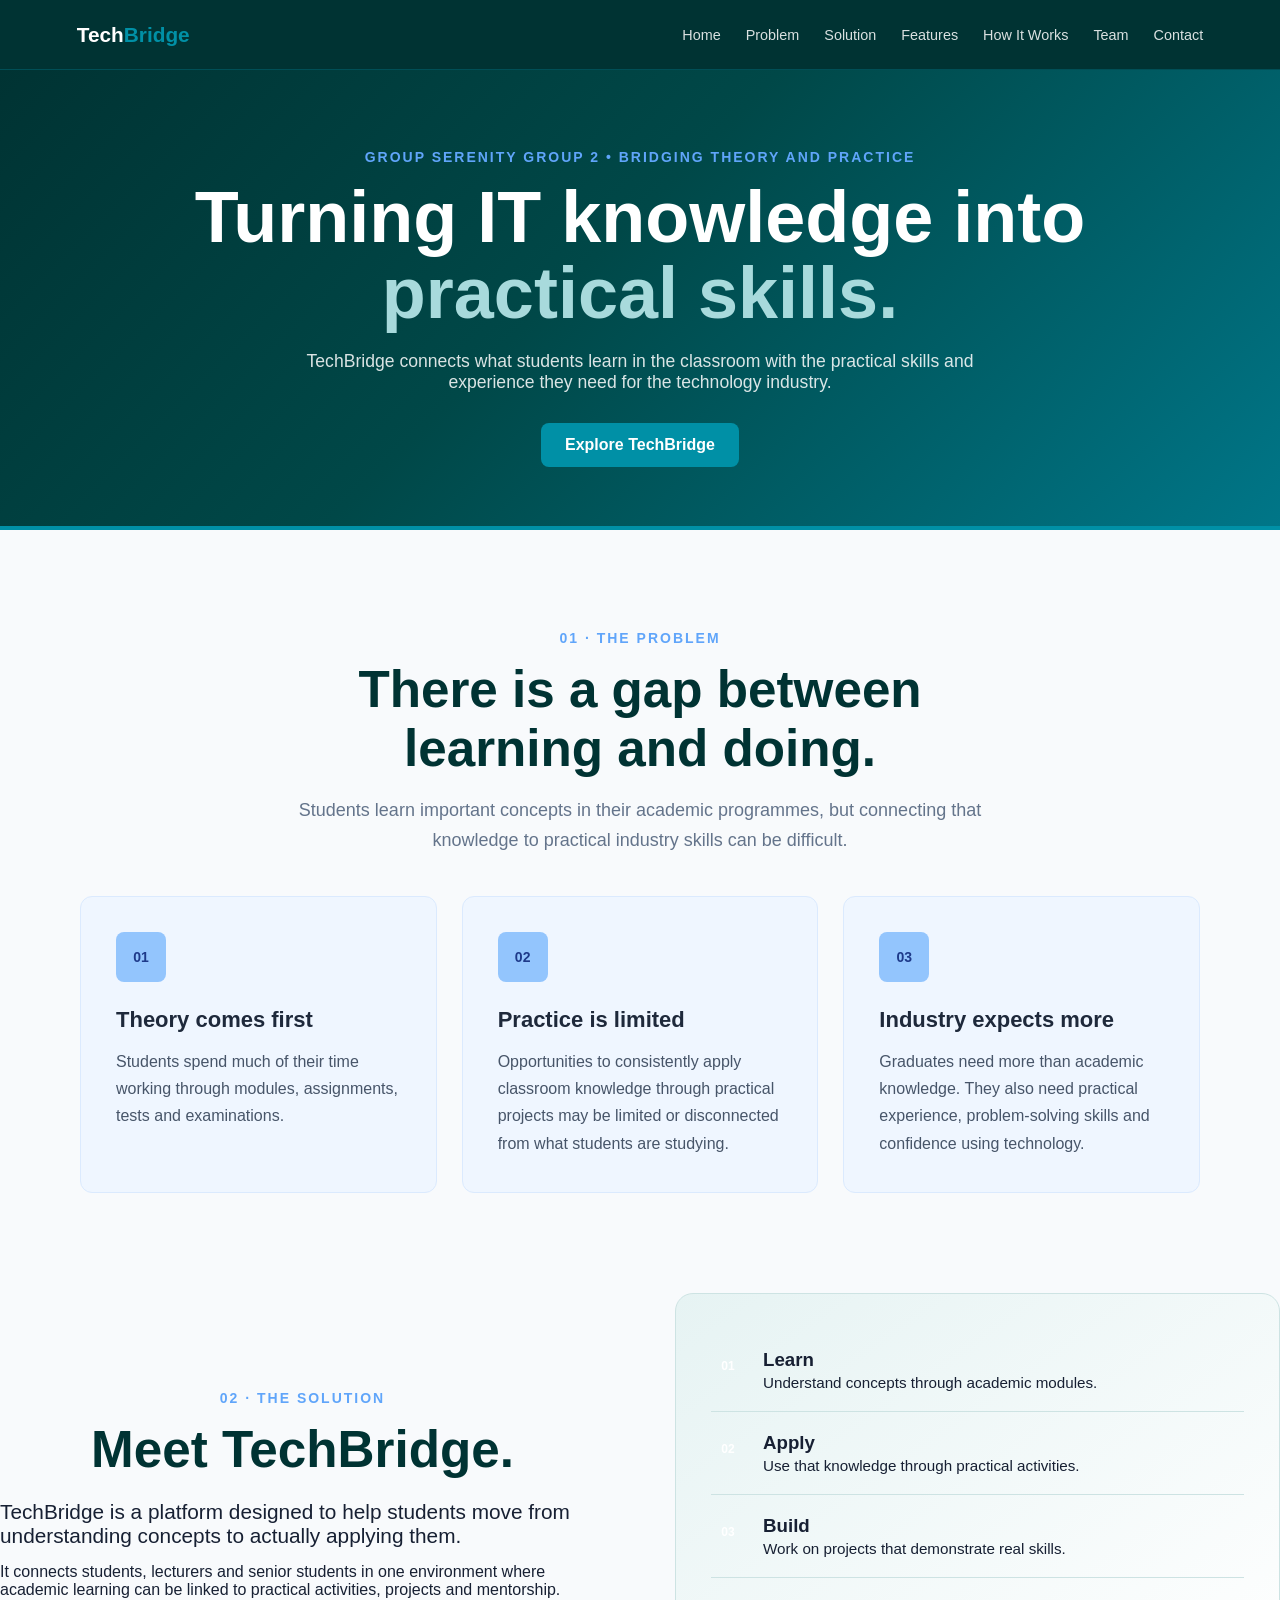
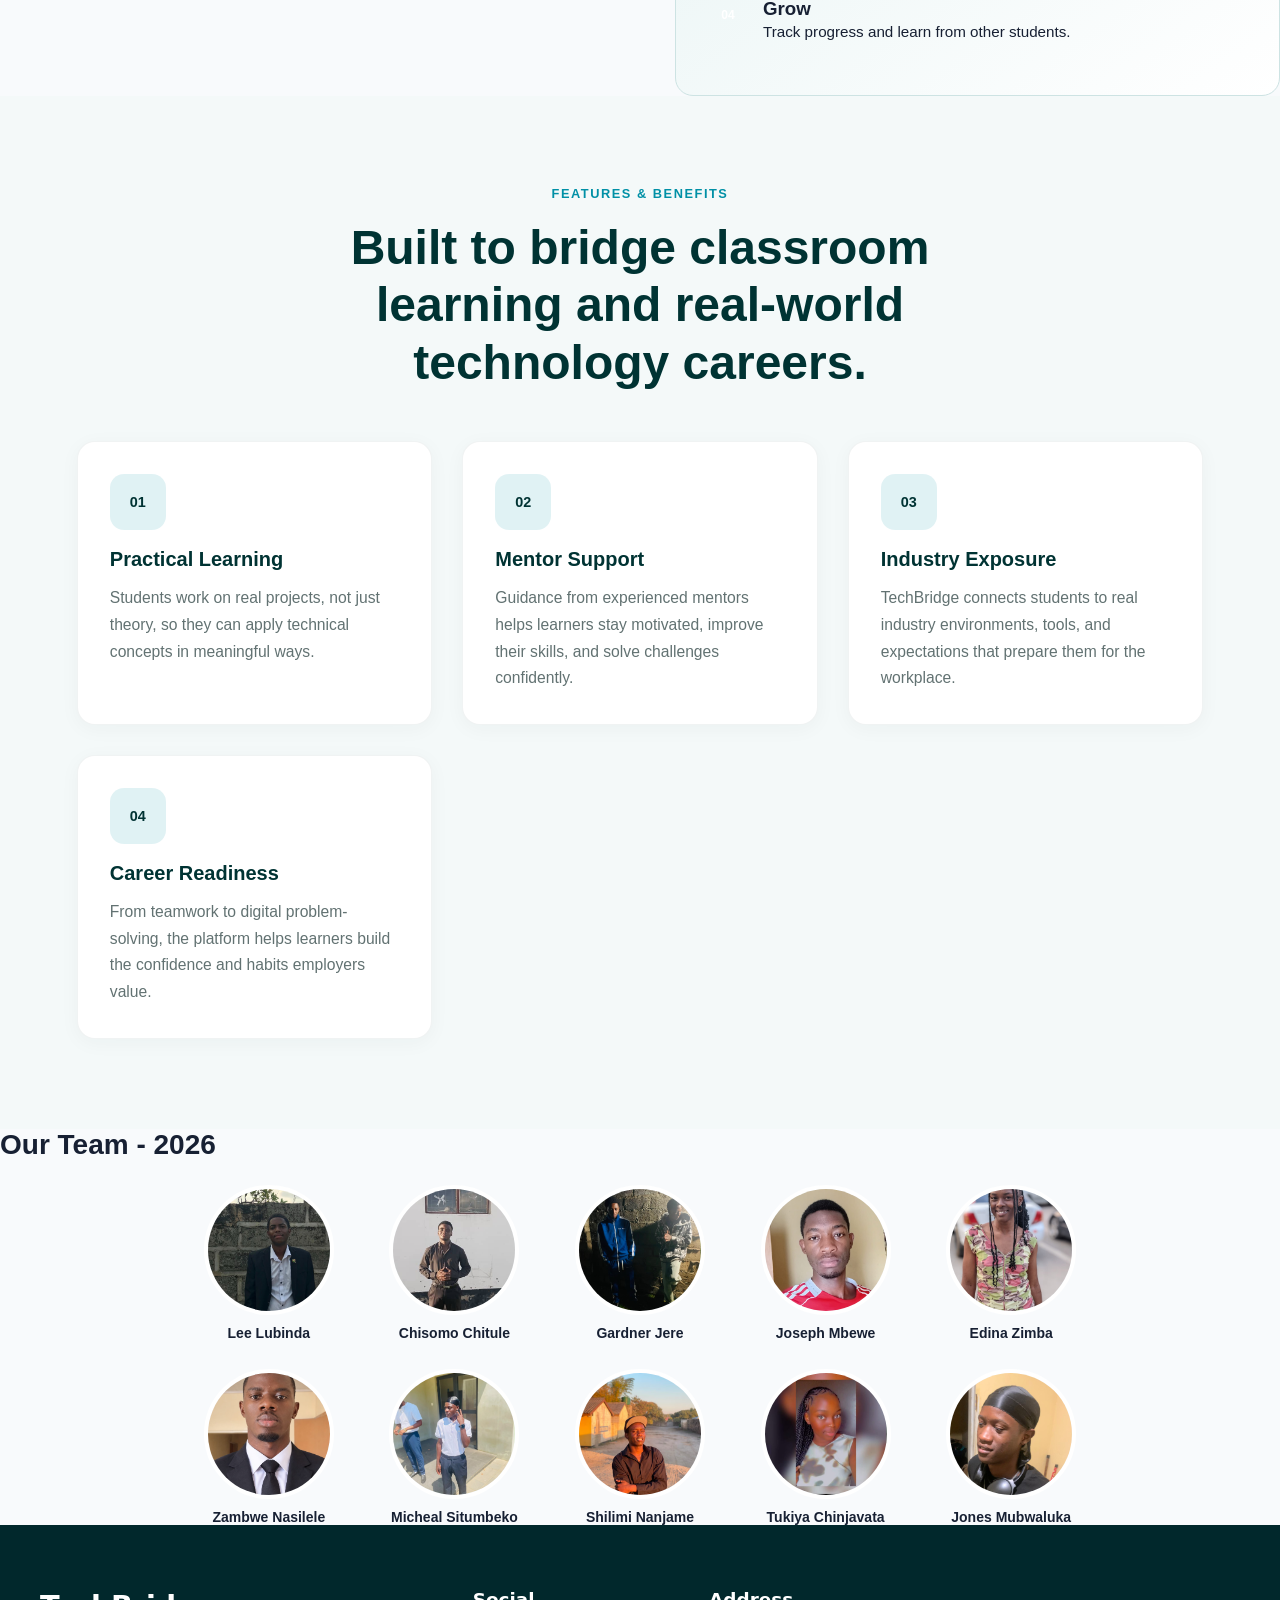
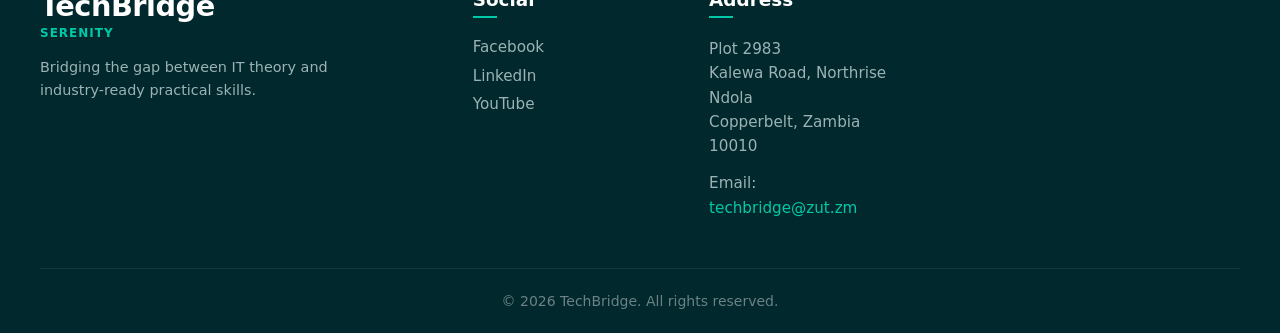
==== index.html @ d69c3823 "Moved index file to root" ====
<!DOCTYPE html>
<html lang="en">

<head>
    <meta charset="UTF-8">
    <meta name="viewport" content="width=device-width, initial-scale=1.0">
    <title>tech-bridge</title>
    <link rel="stylesheet" href="./frontend/style.css">
</head>

<body>
    <header>
        <nav class="navbar">
            <a href="#home" class="logo">Tech<span>Bridge</span></a>
            <ul class="nav-links" id="navLinks">
                <li><a href="#home">Home</a></li>
                <li><a href="#problem">Problem</a></li>
                <li><a href="#solution">Solution</a></li>
                <li><a href="#features">Features</a></li>
                <li><a href="#how-it-works">How It Works</a></li>
                <li><a href="#team">Team</a></li>
                <li><a href="#contact">Contact</a></li>
            </ul>
            <div class="hamburger" onclick="document.getElementById('navLinks').classList.toggle('show')">☰</div>
        </nav>

    </header>
    <main>
        <!-- landing page section LEE LUBINDA 2510264 -->

        <section id="home" class="hero">
            <p class="eyebrow">GROUP SERENITY GROUP 2 • BRIDGING THEORY AND PRACTICE</p>
            <h1>Turning IT knowledge into <span>practical skills.</span></h1>
            <p class="hero-text">TechBridge connects what students learn in the classroom with the practical skills and experience they need for the technology industry.</p>
            <a href="#solution" class="btn-primary">Explore TechBridge</a>
        </section>

        <!-- problem section -->
        <section>
            <!-- Problem Section -->
            <section id="problem" class="problem-section">
                <div class="section-heading">
                    <p class="eyebrow">01 · THE PROBLEM</p>
                    <h2>There is a gap between learning and doing.</h2>
                    <p>
                        Students learn important concepts in their academic programmes, but connecting that knowledge to practical industry skills can be difficult.
                    </p>
                </div>

                <!-- Problem Cards -->
                <div class="problem-cards">
                    <!-- Problem 1 -->
                    <article class="problem-card">
                        <div class="card-icon">01</div>
                        <h3>Theory comes first</h3>
                        <p>
                            Students spend much of their time working through modules, assignments, tests and examinations.
                        </p>
                    </article>

                    <!-- Problem 2 -->
                    <article class="problem-card">
                        <div class="card-icon">02</div>
                        <h3>Practice is limited</h3>
                        <p>
                            Opportunities to consistently apply classroom knowledge through practical projects may be limited or disconnected from what students are studying.
                        </p>
                    </article>

                    <!-- Problem 3 -->
                    <article class="problem-card">
                        <div class="card-icon">03</div>
                        <h3>Industry expects more</h3>
                        <p>
                            Graduates need more than academic knowledge. They also need practical experience, problem-solving skills and confidence using technology.
                        </p>
                    </article>
                </div>
            </section>
            <!-- proposed solution section -->
            <section id="solution" class="section solution-section">
                <div class="solution-content">

                    <div class="section-heading">
                        <p class="eyebrow">02 · THE SOLUTION</p>
                        <h2>Meet TechBridge.</h2>
                    </div>

                    <p class="large-text">
                        TechBridge is a platform designed to help students move from understanding concepts to actually applying them.
                    </p>

                    <p>
                        It connects students, lecturers and senior students in one environment where academic learning can be linked to practical activities, projects and mentorship.
                    </p>

                </div>

                <div class="solution-box">
                    <div class="solution-item">
                        <span>01</span>
                        <div>
                            <h3>Learn</h3>
                            <p>Understand concepts through academic modules.</p>
                        </div>
                    </div>

                    <div class="solution-item">
                        <span>02</span>
                        <div>
                            <h3>Apply</h3>
                            <p>Use that knowledge through practical activities.</p>
                        </div>
                    </div>

                    <div class="solution-item">
                        <span>03</span>
                        <div>
                            <h3>Build</h3>
                            <p>Work on projects that demonstrate real skills.</p>
                        </div>
                    </div>

                    <div class="solution-item">
                        <span>04</span>
                        <div>
                            <h3>Grow</h3>
                            <p>Track progress and learn from other students.</p>
                        </div>
                    </div>
                </div>
            </section>
            <!-- features and benefits section -->
            <section id="features" class="features">
                <div class="section-heading">
                    <p class="section-tag">Features &amp; Benefits</p>
                    <h2>Built to bridge classroom learning and real-world technology careers.</h2>
                </div>

                <div class="feature-grid">
                    <article class="feature-card">
                        <div class="feature-icon">01</div>
                        <h3>Practical Learning</h3>
                        <p>Students work on real projects, not just theory, so they can apply technical concepts in meaningful ways.</p>
                    </article>

                    <article class="feature-card">
                        <div class="feature-icon">02</div>
                        <h3>Mentor Support</h3>
                        <p>Guidance from experienced mentors helps learners stay motivated, improve their skills, and solve challenges confidently.</p>
                    </article>

                    <article class="feature-card">
                        <div class="feature-icon">03</div>
                        <h3>Industry Exposure</h3>
                        <p>TechBridge connects students to real industry environments, tools, and expectations that prepare them for the workplace.</p>
                    </article>

                    <article class="feature-card">
                        <div class="feature-icon">04</div>
                        <h3>Career Readiness</h3>
                        <p>From teamwork to digital problem-solving, the platform helps learners build the confidence and habits employers value.</p>
                    </article>
                </div>
            </section>
            <!-- how tech-bridge works section -->
            <section></section>
            <!-- team members section -->
            <section id="team" class="section">
                <h1>Our Team - 2026</h1>
                <div class="grid">
                    <div class="card"><img class="circle" src="./frontend/images/team_members/lee_lubinda_circle.png">
                        <div class="name">Lee Lubinda</div>
                    </div>
                    <div class="card"><img class="circle" src="./frontend/images/team_members/chisomo_chitule_circle.png">
                        <div class="name">Chisomo Chitule</div>
                    </div>
                    <div class="card"><img class="circle" src="./frontend/images/team_members/gardner_jere_circle.png">
                        <div class="name">Gardner Jere</div>
                    </div>
                    <div class="card"><img class="circle" src="./frontend/images/team_members/joseph_mbewe_circle.png">
                        <div class="name">Joseph Mbewe</div>
                    </div>
                    <div class="card"><img class="circle" src="./frontend/images/team_members/edina_zimba_circle.png">
                        <div class="name">Edina Zimba</div>
                    </div>
                    <div class="card"><img class="circle" src="./frontend/images/team_members/zambwe_nasilele_circle.png">
                        <div class="name">Zambwe Nasilele</div>
                    </div>
                    <div class="card"><img class="circle" src="./frontend/images/team_members/micheal_situmbeko_circle.png">
                        <div class="name">Micheal Situmbeko</div>
                    </div>
                    <div class="card"><img class="circle" src="./frontend/images/team_members/shilimi_nanjame_circle.png">
                        <div class="name">Shilimi Nanjame</div>
                    </div>
                    <div class="card"><img class="circle" src="./frontend/images/team_members/tukiya_chinjavata_circle.png">
                        <div class="name">Tukiya Chinjavata</div>
                    </div>
                    <div class="card"><img class="circle" src="./frontend/images/team_members/jones_mubwaluka_circle.jpeg">
                        <div class="name">Jones Mubwaluka</div>
                    </div>
                </div>
            </section>
    </main>
    <!-- Contact & Footer Section -->
    <footer id="contact" class="site-footer">
        <div class="footer-container">
            <!-- Column 1: Brand / About -->
            <div class="footer-col brand-col">
                <div class="brand-header">
                    <h2 class="brand-title">TechBridge</h2>
                    <span class="brand-tagline">Serenity</span>
                </div>
                <p class="brand-text">
                    Bridging the gap between IT theory and industry-ready practical skills.
                </p>
            </div>


            <!-- Column 3: Social Links -->
            <div class="footer-col">
                <h3>Social</h3>
                <ul class="footer-links">
                    <li><a href="https://facebook.com" target="_blank" rel="noopener">Facebook</a></li>
                    <li><a href="https://linkedin.com" target="_blank" rel="noopener">LinkedIn</a></li>
                    <li><a href="https://youtube.com" target="_blank" rel="noopener">YouTube</a></li>
                </ul>
            </div>

            <!-- Column 4: Address & Direct Email -->
            <div class="footer-col">
                <h3>Address</h3>
                <address class="footer-address">
                Plot 2983<br />
                Kalewa Road, Northrise Ndola<br />
                Copperbelt, Zambia<br />
                10010<br />
                <span class="email-link">
                  Email: <a href="mailto:techbridge@zut.zm">techbridge@zut.zm</a>
                </span>
              </address>
            </div>
        </div>

        <!-- Copyright Bar -->
        <div class="footer-bottom">
            <p>&copy; 2026 TechBridge. All rights reserved.</p>
        </div>
    </footer>
</body>

</html>
---- frontend/style.css ----
:root {
    /* Primary Branding Colors */
    --color-primary: #003333;
    --color-secondary: #0090A6;
    --color-accent-mint: #fff;
    /* Neutral Background & Text Colors */
    --color-background-light: #f4f9f9;
    --color-background-card: #FFFFFF;
    --color-text-main: #2D3748;
    --color-text-muted: #627272;
    --color-text-light: #FFFFFF;
    /* UI Interactive States */
    --color-link-hover: #007688;
    --color-cta-hover: #02AF84;
}

body {
    font-family: 'Plus jakarta', system-ui, -apple-system, 'Segoe UI', Roboto, Oxygen, Ubuntu, Cantarell, 'Open Sans', 'Helvetica Neue', sans-serif;
}


/* header Styles */

header {
    position: sticky;
    top: 0;
    z-index: 100
}

.navbar {
    background: var(--color-primary);
    display: flex;
    justify-content: space-between;
    align-items: center;
    padding: 0 6%;
    min-height: 70px;
    border-bottom: 1px solid rgba(0, 144, 166, .3)
}

.logo {
    color: var(--color-text-light);
    text-decoration: none;
    font-weight: 700;
    font-size: 1.3rem
}

.logo span {
    color: var(--color-secondary)
}

.nav-links {
    display: flex;
    list-style: none;
    gap: 25px
}

.nav-links a {
    color: rgba(255, 255, 255, .85);
    text-decoration: none;
    font-size: .9rem
}

.nav-links a:hover {
    color: var(--color-text-light)
}

.hamburger {
    display: none;
    color: var(--color-text-light);
    font-size: 1.8rem;
    cursor: pointer
}


/* landing page Styles */

.hero {
    min-height: 460px;
    display: flex;
    flex-direction: column;
    align-items: center;
    justify-content: center;
    text-align: center;
    padding: 70px 20px 50px;
    color: var(--color-text-light);
    background: linear-gradient(135deg, #003333 0%, #004848 45%, #007688 100%);
    border-bottom: 4px solid var(--color-secondary)
}

.eyebrow {
    color: #a8dadc;
    font-size: .78rem;
    font-weight: 700;
    letter-spacing: .12em;
    margin-bottom: 12px
}

.hero h1 {
    font-size: clamp(2.5rem, 6vw, 4.5rem);
    line-height: 1.05;
    margin-bottom: 20px
}

.hero h1 span {
    display: block;
    color: #a8dadc
}

.hero-text {
    max-width: 680px;
    color: rgba(255, 255, 255, .85);
    font-size: 1.1rem;
    margin-bottom: 30px
}

.btn-primary {
    display: inline-block;
    padding: 13px 24px;
    background: var(--color-secondary);
    color: white;
    text-decoration: none;
    border-radius: 8px;
    font-weight: 600
}

.btn-primary:hover {
    background: var(--color-cta-hover)
}


/* problem Styles */
/* General page styling */
* {
  margin: 0;
  padding: 0;
  box-sizing: border-box;
}

body {
  font-family: Arial, Helvetica, sans-serif;
  background: #f8fafc;
  color: #172033;
}

/* Problem Section */
.problem-section {
  max-width: 1200px;
  margin: 0 auto;
  padding: 100px 40px;
}

/* Section Heading */
.section-heading {
  max-width: 750px;
  margin-bottom: 50px;
}

.eyebrow {
  font-size: 14px;
  font-weight: bold;
  letter-spacing: 2px;
  color: #60a5fa; /* light soft blue */
  margin-bottom: 15px;
}

.section-heading h2 {
  font-size: 42px;
  line-height: 1.2;
  margin-bottom: 20px;
  color: #172033;
}

.section-heading > p:last-child {
  font-size: 18px;
  line-height: 1.7;
  color: #64748b;
}

/* Problem Cards Container */
.problem-cards {
  display: grid;
  grid-template-columns: repeat(3, 1fr);
  gap: 25px;
}

/* Individual Problem Card */
.problem-card {
  background: #eff6ff; /* very light blue */
  padding: 35px;
  border-radius: 12px;
  border: 1px solid #dbeafe;
  transition: transform 0.3s ease, box-shadow 0.3s ease;
}

.problem-card:hover {
  transform: translateY(-5px);
  background: #dbeafe; /* slightly deeper light blue on hover */
  box-shadow: 0 10px 30px rgba(96, 165, 250, 0.15);
}

/* Number/Icon */
.card-icon {
  width: 50px;
  height: 50px;
  display: flex;
  align-items: center;
  justify-content: center;
  background: #93c5fd; /* soft light blue */
  color: #1e3a8a;
  border-radius: 8px;
  font-size: 14px;
  font-weight: bold;
  margin-bottom: 25px;
}

/* Card Heading */
.problem-card h3 {
  font-size: 22px;
  margin-bottom: 15px;
  color: #1e293b;
}

/* Card Paragraph */
.problem-card p {
  font-size: 16px;
  line-height: 1.7;
  color: #475569;
}

/* Responsive */
@media (max-width: 900px) {
  .problem-cards {
    grid-template-columns: 1fr;
  }
  .section-heading h2 {
    font-size: 36px;
  }
}

@media (max-width: 600px) {
  .problem-section {
    padding: 70px 20px;
  }
  .section-heading h2 {
    font-size: 30px;
  }
  .problem-card {
    padding: 25px;
  }
}


/* problem Styles */

/* proposed solution Styles */
/* proposed solution Styles - TB-3: Michael Situmbeko 2511574 */



.solution {
    padding: 90px 6%;
    background: var(--color-background-card);
}

.solution .section-heading {
    max-width: 760px;
    margin: 0 auto 40px;
    text-align: center;
}

.solution-intro {
    max-width: 760px;
    margin: 0 auto 50px;
    text-align: center;
    color: var(--color-text-muted);
    font-size: 1.1rem;
    line-height: 1.7;
}
/* =========================
SOLUTION
========================= */

.solution-section {
display: grid;
grid-template-columns: 1fr 1fr;
gap: 70px;
align-items: center;
}

.solution-content .section-heading {
margin-bottom: 20px;
}

.large-text {
color: var(--primary);
font-size: 1.3rem;
font-weight: 500;
margin-bottom: 15px;
}

.solution-content > p:not(.large-text) {
color: var(--muted);
}

.solution-box {
padding: 35px;

border-radius: 18px;

background:
    linear-gradient(
        145deg,
        #e6f3f3,
        #ffffff
    );

border: 1px solid #cde3e3;

}

.solution-item {
display: flex;
gap: 18px;
padding: 20px 0;
}

.solution-item + .solution-item {
border-top: 1px solid #cde3e3;
}

.solution-item > span {
width: 34px;
height: 34px;

flex-shrink: 0;

display: flex;
align-items: center;
justify-content: center;

background: var(--secondary);
color: white;

border-radius: 50%;

font-size: 0.75rem;
font-weight: 700;

}

.solution-item h3 {
color: var(--primary);
margin-bottom: 3px;
}

.solution-item p {
color: var(--muted);
font-size: 0.95rem;
}

.solution .feature-grid {
    display: grid;
    grid-template-columns: repeat(auto-fit, minmax(300px, 1fr));
    gap: 28px;
    max-width: 1200px;
    margin: 0 auto;
}

.solution .feature-card {
    background: var(--color-background-light);
    border: 1px solid rgba(0, 51, 51, 0.08);
    border-radius: 16px;
    padding: 28px;
    transition: all 0.3s ease;
}

.solution .feature-card:hover {
    transform: translateY(-4px);
    border-color: var(--color-secondary);
    box-shadow: 0 12px 30px rgba(0, 51, 51, 0.1);
}

.feature-icon {
    width: 48px;
    height: 48px;
    background: var(--color-primary);
    color: var(--color-text-light);
    border-radius: 10px;
    display: flex;
    align-items: center;
    justify-content: center;
    font-weight: 700;
    margin-bottom: 16px;
    font-size: 0.9rem;
}

.solution .feature-card h3 {
    color: var(--color-primary);
    font-size: 1.2rem;
    margin-bottom: 12px;
}

.solution .feature-card p {
    color: var(--color-text-muted);
    line-height: 1.6;
    font-size: 0.95rem;
}

/* features and benefits Styles */
/* features and benefits Styles */

.features {
    padding: 90px 6%;
    background: var(--color-background-light);
    color: var(--color-text-main);
}

.features .section-heading {
    max-width: 760px;
    margin: 0 auto 50px;
    text-align: center;
}

.features .section-heading h2 {
    font-size: clamp(2rem, 4vw, 3rem);
    line-height: 1.2;
    color: var(--color-primary);
    margin-top: 8px;
}

.features .feature-grid {
    display: grid;
    grid-template-columns: repeat(auto-fit, minmax(280px, 1fr));
    gap: 30px;
    max-width: 1200px;
    margin: 0 auto;
}

.features .feature-card {
    background: var(--color-background-card);
    border-radius: 18px;
    padding: 32px;
    border: 1px solid rgba(0, 51, 51, 0.06);
    box-shadow: 0 4px 20px rgba(0, 51, 51, 0.04);
    transition: all 0.3s ease;
}

.features .feature-card:hover {
    transform: translateY(-6px);
    box-shadow: 0 18px 40px rgba(0, 51, 51, 0.1);
    border-color: rgba(0, 144, 166, 0.2);
}

.features .feature-card h3 {
    font-size: 1.25rem;
    color: var(--color-primary);
    margin-bottom: 14px;
}

.features .feature-card p {
    color: var(--color-text-muted);
    line-height: 1.7;
    font-size: 0.98rem;
}

.section-heading {
    max-width: 760px;
    margin: 0 auto 40px;
    text-align: center;
}

.section-tag {
    color: var(--color-secondary);
    font-size: 0.8rem;
    font-weight: 700;
    letter-spacing: 0.12em;
    text-transform: uppercase;
    margin-bottom: 18px;
}

.section-heading h2 {
    font-size: clamp(2.2rem, 4vw, 3.2rem);
    color: var(--color-primary);
    line-height: 1.15;
    margin-bottom: 16px;
}

/* CTA Section */
.cta {
    padding: 90px 6%;
    background: var(--color-primary);
    color: var(--color-text-light);
    text-align: center;
}

.cta .section-heading h2,
.cta .section-heading p {
    color: var(--color-text-light);
}

.cta-buttons {
    display: flex;
    gap: 16px;
    justify-content: center;
    margin-top: 30px;
    flex-wrap: wrap;
}

.btn {
    padding: 14px 28px;
    border-radius: 30px;
    text-decoration: none;
    font-weight: 700;
    transition: all 0.3s ease;
    display: inline-block;
}

.btn-primary {
    background: var(--color-secondary);
    color: white;
}

.btn-primary:hover {
    background: var(--color-link-hover);
    transform: translateY(-2px);
}

.btn-secondary {
    background: transparent;
    color: white;
    border: 2px solid rgba(255,255,255,0.3);
}

.btn-secondary:hover {
    background: white;
    color: var(--color-primary);
}

/* Footer */
footer {
    background: #001a1a;
    color: rgba(255,255,255,0.7);
    padding: 60px 6% 30px;
}

.footer-grid {
    display: grid;
    grid-template-columns: 1.5fr 1fr 1fr 1fr;
    gap: 40px;
    max-width: 1200px;
    margin: 0 auto 40px;
}

.footer-grid h4 {
    color: white;
    margin-bottom: 18px;
}

.footer-grid a {
    display: block;
    color: rgba(255,255,255,0.6);
    text-decoration: none;
    margin-bottom: 10px;
}

.footer-grid a:hover {
    color: var(--color-secondary);
}

.footer-bottom {
    text-align: center;
    padding-top: 30px;
    border-top: 1px solid rgba(255,255,255,0.1);
    font-size: 0.9rem;
}

@media (max-width: 900px) {
    .footer-grid {
        grid-template-columns: 1fr 1fr;
    }
}

@media (max-width: 600px) {
    .footer-grid {
        grid-template-columns: 1fr;
    }
    .navbar {
        flex-direction: column;
        padding: 15px 6%;
        gap: 15px;
    }
}
    font-size: clamp(2rem, 4vw, 3rem);
    line-height: 1.2;
    margin: 0;
}

.feature-grid {
    display: grid;
    grid-template-columns: repeat(4, minmax(0, 1fr));
    gap: 24px;
    margin-top: 35px;
}

.feature-card {
    background: var(--color-background-card);
    border: 1px solid rgba(0, 51, 51, 0.08);
    border-radius: 18px;
    padding: 28px 24px;
    box-shadow: 0 10px 30px rgba(0, 51, 51, 0.06);
    transition: transform 0.2s ease, box-shadow 0.2s ease;
}

.feature-card:hover {
    transform: translateY(-4px);
    box-shadow: 0 16px 35px rgba(0, 51, 51, 0.1);
}

.feature-icon {
    width: 56px;
    height: 56px;
    display: inline-flex;
    align-items: center;
    justify-content: center;
    border-radius: 14px;
    background: rgba(0, 144, 166, 0.12);
    color: var(--color-primary);
    font-weight: 800;
    font-size: 0.9rem;
    margin-bottom: 18px;
}

.feature-card h3 {
    margin: 0 0 12px;
    font-size: 1.3rem;
    color: var(--color-primary);
}

.feature-card p {
    margin: 0;
    color: var(--color-text-muted);
    line-height: 1.7;
    font-size: 0.98rem;
}


/* how tech-bridge works Styles */


/* team members Styles */
 h1{font-size:28px; margin-bottom:24px}
  .grid{
    display:grid;
    grid-template-columns:repeat(auto-fit,minmax(130px,1fr));
    gap:28px;
    max-width:900px;
    margin:0 auto;
  }
  .card{text-align:center}
  .circle{
    width:130px;
    height:130px;
    border-radius:50%;
    object-fit:cover;
    border:4px solid white;
    background:#1e293b;
    display:block;
    margin:0 auto;
  }
  .name{margin-top:10px; font-weight:600; font-size:14px}


/* contact us Styles */


/* footer Styles */


/* Contact & Footer Styles - TechBridge Theme */

.site-footer {
    background-color: #01282c;
    /* Deep Dark Teal from slides */
    color: #b3c5c7;
    padding: 4rem 2rem 1.5rem 2rem;
    font-family: system-ui, -apple-system, sans-serif;
}

.footer-container {
    max-width: 1200px;
    margin: 0 auto;
    display: grid;
    grid-template-columns: 2fr 1fr 1fr 1.5fr;
    gap: 2.5rem;
}


/* Brand Text Styling */

.brand-title {
    color: #ffffff;
    font-size: 1.8rem;
    font-weight: 700;
    letter-spacing: -0.5px;
    margin: 0 0 0.2rem 0;
}

.brand-tagline {
    display: block;
    color: #00c9a7;
    /* Vibrant Mint accent */
    font-size: 0.75rem;
    font-weight: 600;
    text-transform: uppercase;
    letter-spacing: 1px;
    margin-bottom: 1rem;
}

.brand-text {
    font-size: 0.9rem;
    line-height: 1.6;
    color: #9cb3b5;
    max-width: 320px;
}


/* Column Titles */

.footer-col h3 {
    color: #ffffff;
    font-size: 1.15rem;
    font-weight: 600;
    margin-bottom: 1.2rem;
    position: relative;
}


/* Accent line under column headers */

.footer-col h3::after {
    content: '';
    display: block;
    width: 24px;
    height: 2px;
    background-color: #00c9a7;
    /* Mint accent line */
    margin-top: 6px;
}


/* Navigation & Social Links */

.footer-links {
    list-style: none;
    padding: 0;
    margin: 0;
}

.footer-links li {
    margin-bottom: 0.6rem;
}

.footer-links a {
    color: #9cb3b5;
    text-decoration: none;
    font-size: 0.95rem;
    transition: color 0.2s ease;
}

.footer-links a:hover {
    color: #00c9a7;
    /* Mint on hover */
}


/* Address Column */

.footer-address {
    font-style: normal;
    font-size: 0.95rem;
    line-height: 1.6;
    color: #9cb3b5;
}

.email-link {
    display: block;
    margin-top: 0.8rem;
}

.email-link a {
    color: #00c9a7;
    /* Mint email link */
    text-decoration: none;
    font-weight: 500;
}

.email-link a:hover {
    text-decoration: underline;
}


/* Bottom Copyright Bar */

.footer-bottom {
    max-width: 1200px;
    margin: 3rem auto 0 auto;
    padding-top: 1.5rem;
    border-top: 1px solid rgba(255, 255, 255, 0.08);
    text-align: center;
    font-size: 0.875rem;
    color: #6a8285;
}


/* Responsive collapse for small screens */

@media (max-width: 768px) {
    .footer-container {
        grid-template-columns: 1fr;
        gap: 2rem;
    }
}


/* media queries Styles */

@media(max-width:768px) {
    .hamburger {
        display: block
    }
    .nav-links {
        display: none;
        position: absolute;
        top: 70px;
        left: 0;
        width: 100%;
        background: var(--color-primary);
        flex-direction: column;
        padding: 20px
    }
    .nav-links.show {
        display: flex
    }
    .feature-grid {
        grid-template-columns: 1fr;
    }
}
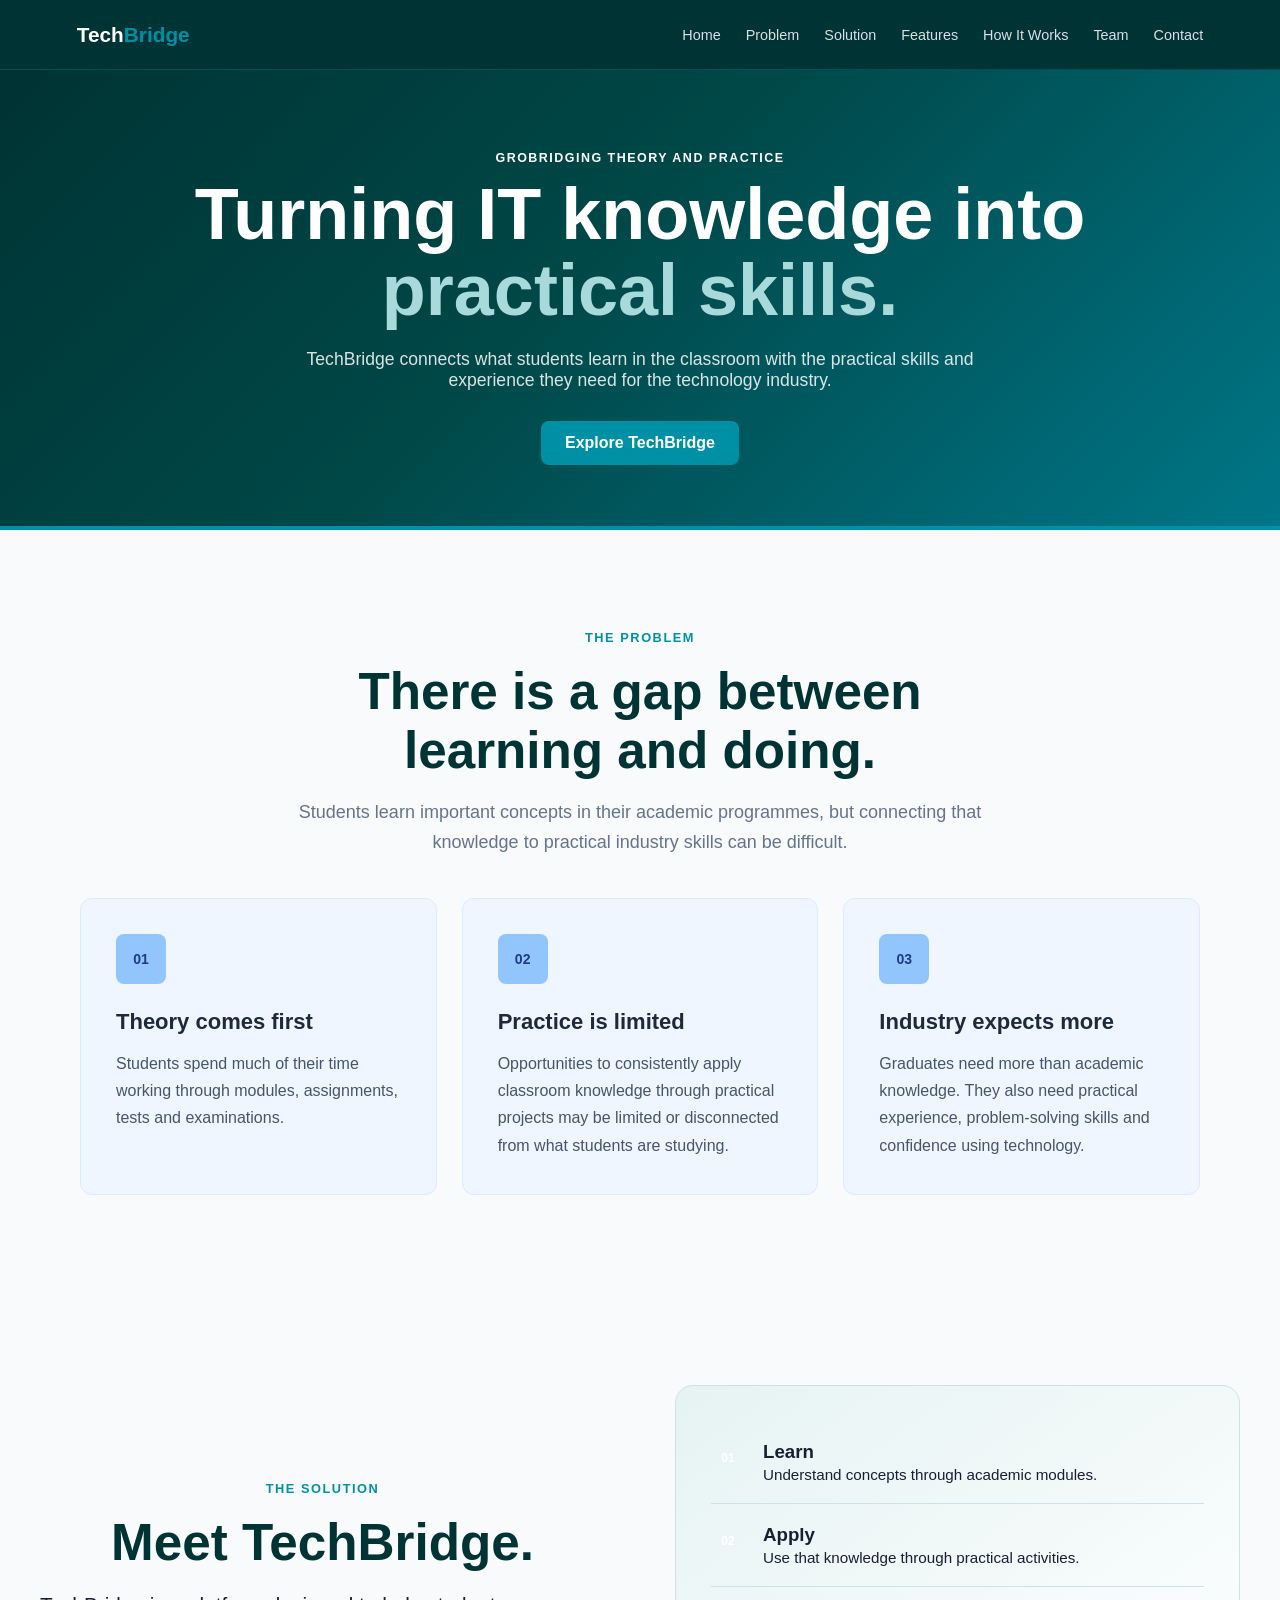
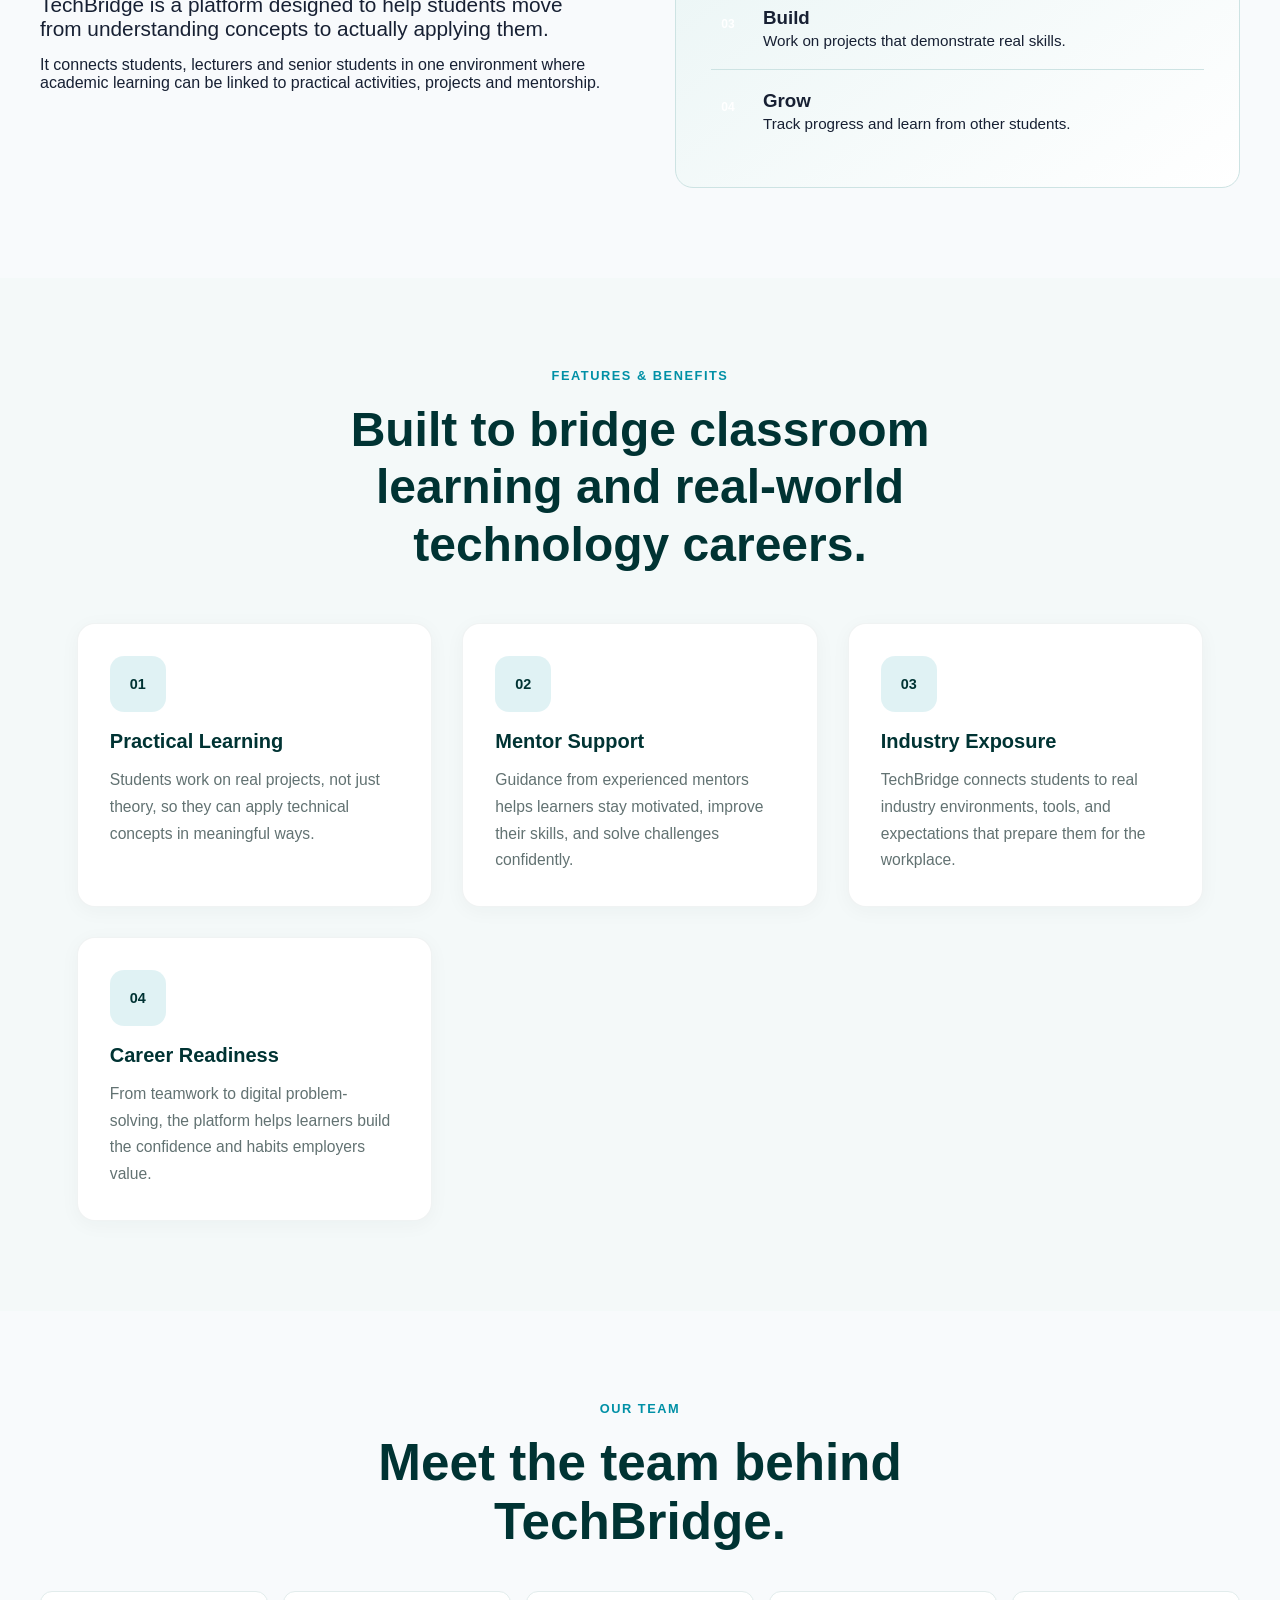
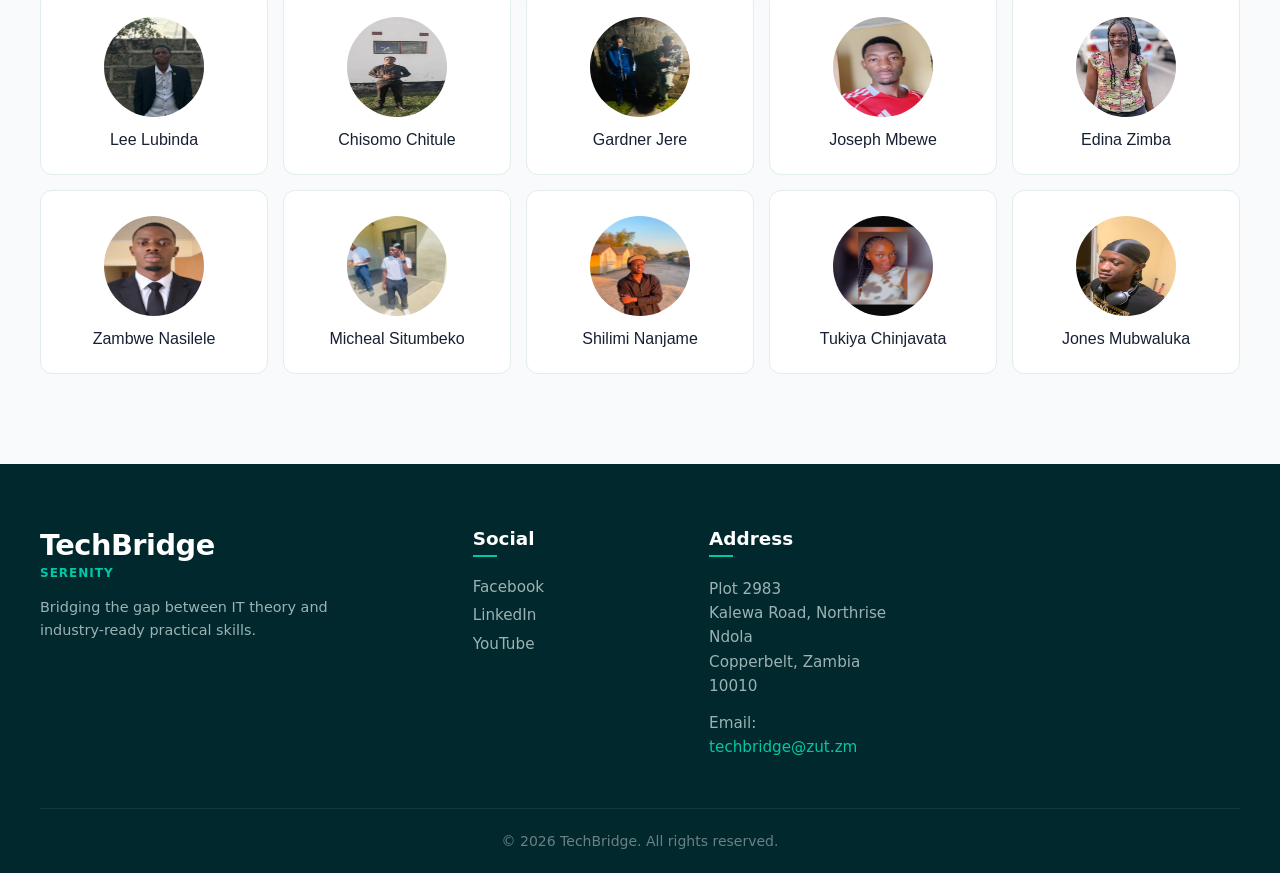
==== commit a83bdc21: "TB-7-Visual design and css consistency phase 1" ====
--- a/index.html
+++ b/index.html
@@ -29,7 +29,7 @@
         <!-- landing page section LEE LUBINDA 2510264 -->
 
         <section id="home" class="hero">
-            <p class="eyebrow">GROUP SERENITY GROUP 2 • BRIDGING THEORY AND PRACTICE</p>
+            <p class="eyebrow">GROBRIDGING THEORY AND PRACTICE</p>
             <h1>Turning IT knowledge into <span>practical skills.</span></h1>
             <p class="hero-text">TechBridge connects what students learn in the classroom with the practical skills and experience they need for the technology industry.</p>
             <a href="#solution" class="btn-primary">Explore TechBridge</a>
@@ -40,7 +40,7 @@
             <!-- Problem Section -->
             <section id="problem" class="problem-section">
                 <div class="section-heading">
-                    <p class="eyebrow">01 · THE PROBLEM</p>
+                    <p class="section-tag">THE PROBLEM</p>
                     <h2>There is a gap between learning and doing.</h2>
                     <p>
                         Students learn important concepts in their academic programmes, but connecting that knowledge to practical industry skills can be difficult.
@@ -82,7 +82,7 @@
                 <div class="solution-content">
 
                     <div class="section-heading">
-                        <p class="eyebrow">02 · THE SOLUTION</p>
+                        <p class="section-tag">THE SOLUTION</p>
                         <h2>Meet TechBridge.</h2>
                     </div>
 
@@ -167,36 +167,39 @@
             <section></section>
             <!-- team members section -->
             <section id="team" class="section">
-                <h1>Our Team - 2026</h1>
-                <div class="grid">
-                    <div class="card"><img class="circle" src="./frontend/images/team_members/lee_lubinda_circle.png">
+                <div class="section-heading">
+                    <p class="section-tag">OUR TEAM</p>
+                    <h2>Meet the team behind TechBridge.</h2>
+                </div>
+                <div class="team-grid">
+                    <div class="team-card"><img class="avatar" src="./frontend/images/team_members/lee_lubinda_circle.png">
                         <div class="name">Lee Lubinda</div>
                     </div>
-                    <div class="card"><img class="circle" src="./frontend/images/team_members/chisomo_chitule_circle.png">
+                    <div class="team-card"><img class="avatar" src="./frontend/images/team_members/chisomo_chitule_circle.png">
                         <div class="name">Chisomo Chitule</div>
                     </div>
-                    <div class="card"><img class="circle" src="./frontend/images/team_members/gardner_jere_circle.png">
+                    <div class="team-card"><img class="avatar" src="./frontend/images/team_members/gardner_jere_circle.png">
                         <div class="name">Gardner Jere</div>
                     </div>
-                    <div class="card"><img class="circle" src="./frontend/images/team_members/joseph_mbewe_circle.png">
+                    <div class="team-card"><img class="avatar" src="./frontend/images/team_members/joseph_mbewe_circle.png">
                         <div class="name">Joseph Mbewe</div>
                     </div>
-                    <div class="card"><img class="circle" src="./frontend/images/team_members/edina_zimba_circle.png">
+                    <div class="team-card"><img class="avatar" src="./frontend/images/team_members/edina_zimba_circle.png">
                         <div class="name">Edina Zimba</div>
                     </div>
-                    <div class="card"><img class="circle" src="./frontend/images/team_members/zambwe_nasilele_circle.png">
+                    <div class="team-card"><img class="avatar" src="./frontend/images/team_members/zambwe_nasilele_circle.png">
                         <div class="name">Zambwe Nasilele</div>
                     </div>
-                    <div class="card"><img class="circle" src="./frontend/images/team_members/micheal_situmbeko_circle.png">
+                    <div class="team-card"><img class="avatar" src="./frontend/images/team_members/micheal_situmbeko_circle.png">
                         <div class="name">Micheal Situmbeko</div>
                     </div>
-                    <div class="card"><img class="circle" src="./frontend/images/team_members/shilimi_nanjame_circle.png">
+                    <div class="team-card"><img class="avatar" src="./frontend/images/team_members/shilimi_nanjame_circle.png">
                         <div class="name">Shilimi Nanjame</div>
                     </div>
-                    <div class="card"><img class="circle" src="./frontend/images/team_members/tukiya_chinjavata_circle.png">
+                    <div class="team-card"><img class="avatar" src="./frontend/images/team_members/tukiya_chinjavata_circle.png">
                         <div class="name">Tukiya Chinjavata</div>
                     </div>
-                    <div class="card"><img class="circle" src="./frontend/images/team_members/jones_mubwaluka_circle.jpeg">
+                    <div class="team-card"><img class="avatar" src="./frontend/images/team_members/jones_mubwaluka_circle.jpeg">
                         <div class="name">Jones Mubwaluka</div>
                     </div>
                 </div>
@@ -249,4 +252,6 @@
     </footer>
 </body>
 
+</html>
+
 </html>
--- a/frontend/style.css
+++ b/frontend/style.css
@@ -14,8 +14,24 @@
     --color-cta-hover: #02AF84;
 }
 
+
+/* body {
+    font-family: 'Plus jakarta', system-ui, -apple-system, 'Segoe UI', Roboto, Oxygen, Ubuntu, Cantarell, 'Open Sans', 'Helvetica Neue', sans-serif;
+} */
+
+
+/* General page styling */
+
+* {
+    margin: 0;
+    padding: 0;
+    box-sizing: border-box;
+}
+
 body {
-    font-family: 'Plus jakarta', system-ui, -apple-system, 'Segoe UI', Roboto, Oxygen, Ubuntu, Cantarell, 'Open Sans', 'Helvetica Neue', sans-serif;
+    font-family: Arial, Helvetica, sans-serif;
+    background: #f8fafc;
+    color: #172033;
 }
 
 
@@ -69,6 +85,97 @@
     color: var(--color-text-light);
     font-size: 1.8rem;
     cursor: pointer
+}
+
+
+/* =========================
+GENERAL
+========================= */
+
+section {
+    scroll-margin-top: 80px;
+}
+
+.section {
+    width: min(1200px, calc(100% - 40px));
+    margin: 0 auto;
+    padding: 90px 0;
+}
+
+.section-heading {
+    max-width: 720px;
+    margin-bottom: 45px;
+}
+
+.section-heading h2 {
+    color: var(--primary);
+    font-size: clamp(2rem, 4vw, 3rem);
+    line-height: 1.15;
+    margin-bottom: 18px;
+}
+
+.section-heading>p:last-child {
+    color: var(--muted);
+    font-size: 1.05rem;
+}
+
+.eyebrow {
+    color: var(--secondary);
+    font-size: 0.78rem;
+    font-weight: 700;
+    letter-spacing: 0.12em;
+    margin-bottom: 12px;
+}
+
+
+/* =========================
+CARDS
+========================= */
+
+.cards {
+    display: grid;
+    gap: 22px;
+}
+
+.three-columns {
+    grid-template-columns: repeat(3, 1fr);
+}
+
+.card {
+    background: var(--card);
+    border: 1px solid #e2ecec;
+    border-radius: 14px;
+    padding: 30px;
+    box-shadow: 0 5px 20px rgba(0, 51, 51, 0.05);
+    transition: transform 0.2s ease, box-shadow 0.2s ease;
+}
+
+.card:hover {
+    transform: translateY(-4px);
+    box-shadow: 0 12px 30px rgba(0, 51, 51, 0.08);
+}
+
+.card-icon {
+    width: 45px;
+    height: 45px;
+    display: flex;
+    align-items: center;
+    justify-content: center;
+    margin-bottom: 22px;
+    background: #e6f3f3;
+    color: var(--secondary);
+    border-radius: 10px;
+    font-weight: 700;
+}
+
+.card h3 {
+    color: var(--primary);
+    font-size: 1.2rem;
+    margin-bottom: 10px;
+}
+
+.card p {
+    color: var(--muted);
 }
 
 
@@ -87,14 +194,6 @@
     border-bottom: 4px solid var(--color-secondary)
 }
 
-.eyebrow {
-    color: #a8dadc;
-    font-size: .78rem;
-    font-weight: 700;
-    letter-spacing: .12em;
-    margin-bottom: 12px
-}
-
 .hero h1 {
     font-size: clamp(2.5rem, 6vw, 4.5rem);
     line-height: 1.05;
@@ -128,285 +227,201 @@
 }
 
 
+/* Problem Section */
+
+.problem-section {
+    max-width: 1200px;
+    margin: 0 auto;
+    padding: 100px 40px;
+}
+
+
+/* Section Heading */
+
+.section-heading {
+    max-width: 750px;
+    margin-bottom: 50px;
+}
+
+.section-heading h2 {
+    font-size: 42px;
+    line-height: 1.2;
+    margin-bottom: 20px;
+    color: #172033;
+}
+
+.section-heading>p:last-child {
+    font-size: 18px;
+    line-height: 1.7;
+    color: #64748b;
+}
+
+
+/* Problem Cards Container */
+
+.problem-cards {
+    display: grid;
+    grid-template-columns: repeat(3, 1fr);
+    gap: 25px;
+}
+
+
+/* Individual Problem Card */
+
+.problem-card {
+    background: #eff6ff;
+    /* very light blue */
+    padding: 35px;
+    border-radius: 12px;
+    border: 1px solid #dbeafe;
+    transition: transform 0.3s ease, box-shadow 0.3s ease;
+}
+
+.problem-card:hover {
+    transform: translateY(-5px);
+    background: #dbeafe;
+    /* slightly deeper light blue on hover */
+    box-shadow: 0 10px 30px rgba(96, 165, 250, 0.15);
+}
+
+
+/* Number/Icon */
+
+.card-icon {
+    width: 50px;
+    height: 50px;
+    display: flex;
+    align-items: center;
+    justify-content: center;
+    background: #93c5fd;
+    /* soft light blue */
+    color: #1e3a8a;
+    border-radius: 8px;
+    font-size: 14px;
+    font-weight: bold;
+    margin-bottom: 25px;
+}
+
+
+/* Card Heading */
+
+.problem-card h3 {
+    font-size: 22px;
+    margin-bottom: 15px;
+    color: #1e293b;
+}
+
+
+/* Card Paragraph */
+
+.problem-card p {
+    font-size: 16px;
+    line-height: 1.7;
+    color: #475569;
+}
+
+
+/* Responsive */
+
+@media (max-width: 900px) {
+    .problem-cards {
+        grid-template-columns: 1fr;
+    }
+    .section-heading h2 {
+        font-size: 36px;
+    }
+}
+
+@media (max-width: 600px) {
+    .problem-section {
+        padding: 70px 20px;
+    }
+    .section-heading h2 {
+        font-size: 30px;
+    }
+    .problem-card {
+        padding: 25px;
+    }
+}
+
+
 /* problem Styles */
-/* General page styling */
-* {
-  margin: 0;
-  padding: 0;
-  box-sizing: border-box;
-}
-
-body {
-  font-family: Arial, Helvetica, sans-serif;
-  background: #f8fafc;
-  color: #172033;
-}
-
-/* Problem Section */
-.problem-section {
-  max-width: 1200px;
-  margin: 0 auto;
-  padding: 100px 40px;
-}
-
-/* Section Heading */
-.section-heading {
-  max-width: 750px;
-  margin-bottom: 50px;
-}
-
-.eyebrow {
-  font-size: 14px;
-  font-weight: bold;
-  letter-spacing: 2px;
-  color: #60a5fa; /* light soft blue */
-  margin-bottom: 15px;
-}
-
-.section-heading h2 {
-  font-size: 42px;
-  line-height: 1.2;
-  margin-bottom: 20px;
-  color: #172033;
-}
-
-.section-heading > p:last-child {
-  font-size: 18px;
-  line-height: 1.7;
-  color: #64748b;
-}
-
-/* Problem Cards Container */
-.problem-cards {
-  display: grid;
-  grid-template-columns: repeat(3, 1fr);
-  gap: 25px;
-}
-
-/* Individual Problem Card */
-.problem-card {
-  background: #eff6ff; /* very light blue */
-  padding: 35px;
-  border-radius: 12px;
-  border: 1px solid #dbeafe;
-  transition: transform 0.3s ease, box-shadow 0.3s ease;
-}
-
-.problem-card:hover {
-  transform: translateY(-5px);
-  background: #dbeafe; /* slightly deeper light blue on hover */
-  box-shadow: 0 10px 30px rgba(96, 165, 250, 0.15);
-}
-
-/* Number/Icon */
-.card-icon {
-  width: 50px;
-  height: 50px;
-  display: flex;
-  align-items: center;
-  justify-content: center;
-  background: #93c5fd; /* soft light blue */
-  color: #1e3a8a;
-  border-radius: 8px;
-  font-size: 14px;
-  font-weight: bold;
-  margin-bottom: 25px;
-}
-
-/* Card Heading */
-.problem-card h3 {
-  font-size: 22px;
-  margin-bottom: 15px;
-  color: #1e293b;
-}
-
-/* Card Paragraph */
-.problem-card p {
-  font-size: 16px;
-  line-height: 1.7;
-  color: #475569;
-}
-
-/* Responsive */
-@media (max-width: 900px) {
-  .problem-cards {
-    grid-template-columns: 1fr;
-  }
-  .section-heading h2 {
-    font-size: 36px;
-  }
-}
-
-@media (max-width: 600px) {
-  .problem-section {
-    padding: 70px 20px;
-  }
-  .section-heading h2 {
-    font-size: 30px;
-  }
-  .problem-card {
-    padding: 25px;
-  }
-}
-
-
-/* problem Styles */
+
 
 /* proposed solution Styles */
+
+
 /* proposed solution Styles - TB-3: Michael Situmbeko 2511574 */
 
 
-
-.solution {
-    padding: 90px 6%;
-    background: var(--color-background-card);
-}
-
-.solution .section-heading {
-    max-width: 760px;
-    margin: 0 auto 40px;
-    text-align: center;
-}
-
-.solution-intro {
-    max-width: 760px;
-    margin: 0 auto 50px;
-    text-align: center;
-    color: var(--color-text-muted);
-    font-size: 1.1rem;
-    line-height: 1.7;
-}
 /* =========================
 SOLUTION
 ========================= */
 
 .solution-section {
-display: grid;
-grid-template-columns: 1fr 1fr;
-gap: 70px;
-align-items: center;
+    display: grid;
+    grid-template-columns: 1fr 1fr;
+    gap: 70px;
+    align-items: center;
 }
 
 .solution-content .section-heading {
-margin-bottom: 20px;
+    margin-bottom: 20px;
 }
 
 .large-text {
-color: var(--primary);
-font-size: 1.3rem;
-font-weight: 500;
-margin-bottom: 15px;
-}
-
-.solution-content > p:not(.large-text) {
-color: var(--muted);
+    color: var(--primary);
+    font-size: 1.3rem;
+    font-weight: 500;
+    margin-bottom: 15px;
+}
+
+.solution-content>p:not(.large-text) {
+    color: var(--muted);
 }
 
 .solution-box {
-padding: 35px;
-
-border-radius: 18px;
-
-background:
-    linear-gradient(
-        145deg,
-        #e6f3f3,
-        #ffffff
-    );
-
-border: 1px solid #cde3e3;
-
+    padding: 35px;
+    border-radius: 18px;
+    background: linear-gradient( 145deg, #e6f3f3, #ffffff);
+    border: 1px solid #cde3e3;
 }
 
 .solution-item {
-display: flex;
-gap: 18px;
-padding: 20px 0;
-}
-
-.solution-item + .solution-item {
-border-top: 1px solid #cde3e3;
-}
-
-.solution-item > span {
-width: 34px;
-height: 34px;
-
-flex-shrink: 0;
-
-display: flex;
-align-items: center;
-justify-content: center;
-
-background: var(--secondary);
-color: white;
-
-border-radius: 50%;
-
-font-size: 0.75rem;
-font-weight: 700;
-
-}
-
-.solution-item h3 {
-color: var(--primary);
-margin-bottom: 3px;
-}
-
-.solution-item p {
-color: var(--muted);
-font-size: 0.95rem;
-}
-
-.solution .feature-grid {
-    display: grid;
-    grid-template-columns: repeat(auto-fit, minmax(300px, 1fr));
-    gap: 28px;
-    max-width: 1200px;
-    margin: 0 auto;
-}
-
-.solution .feature-card {
-    background: var(--color-background-light);
-    border: 1px solid rgba(0, 51, 51, 0.08);
-    border-radius: 16px;
-    padding: 28px;
-    transition: all 0.3s ease;
-}
-
-.solution .feature-card:hover {
-    transform: translateY(-4px);
-    border-color: var(--color-secondary);
-    box-shadow: 0 12px 30px rgba(0, 51, 51, 0.1);
-}
-
-.feature-icon {
-    width: 48px;
-    height: 48px;
-    background: var(--color-primary);
-    color: var(--color-text-light);
-    border-radius: 10px;
+    display: flex;
+    gap: 18px;
+    padding: 20px 0;
+}
+
+.solution-item+.solution-item {
+    border-top: 1px solid #cde3e3;
+}
+
+.solution-item>span {
+    width: 34px;
+    height: 34px;
+    flex-shrink: 0;
     display: flex;
     align-items: center;
     justify-content: center;
+    background: var(--secondary);
+    color: white;
+    border-radius: 50%;
+    font-size: 0.75rem;
     font-weight: 700;
-    margin-bottom: 16px;
-    font-size: 0.9rem;
-}
-
-.solution .feature-card h3 {
-    color: var(--color-primary);
-    font-size: 1.2rem;
-    margin-bottom: 12px;
-}
-
-.solution .feature-card p {
-    color: var(--color-text-muted);
-    line-height: 1.6;
+}
+
+.solution-item h3 {
+    color: var(--primary);
+    margin-bottom: 3px;
+}
+
+.solution-item p {
+    color: var(--muted);
     font-size: 0.95rem;
 }
 
-/* features and benefits Styles */
+
 /* features and benefits Styles */
 
 .features {
@@ -485,7 +500,9 @@
     margin-bottom: 16px;
 }
 
+
 /* CTA Section */
+
 .cta {
     padding: 90px 6%;
     background: var(--color-primary);
@@ -528,7 +545,7 @@
 .btn-secondary {
     background: transparent;
     color: white;
-    border: 2px solid rgba(255,255,255,0.3);
+    border: 2px solid rgba(255, 255, 255, 0.3);
 }
 
 .btn-secondary:hover {
@@ -536,10 +553,12 @@
     color: var(--color-primary);
 }
 
+
 /* Footer */
+
 footer {
     background: #001a1a;
-    color: rgba(255,255,255,0.7);
+    color: rgba(255, 255, 255, 0.7);
     padding: 60px 6% 30px;
 }
 
@@ -558,7 +577,7 @@
 
 .footer-grid a {
     display: block;
-    color: rgba(255,255,255,0.6);
+    color: rgba(255, 255, 255, 0.6);
     text-decoration: none;
     margin-bottom: 10px;
 }
@@ -570,13 +589,16 @@
 .footer-bottom {
     text-align: center;
     padding-top: 30px;
-    border-top: 1px solid rgba(255,255,255,0.1);
+    border-top: 1px solid rgba(255, 255, 255, 0.1);
     font-size: 0.9rem;
 }
 
 @media (max-width: 900px) {
     .footer-grid {
         grid-template-columns: 1fr 1fr;
+    }
+    .solution-section {
+        grid-template-columns: 1fr;
     }
 }
 
@@ -589,10 +611,9 @@
         padding: 15px 6%;
         gap: 15px;
     }
-}
-    font-size: clamp(2rem, 4vw, 3rem);
-    line-height: 1.2;
-    margin: 0;
+    .solution-section {
+        grid-template-columns: 1fr;
+    }
 }
 
 .feature-grid {
@@ -648,26 +669,50 @@
 
 
 /* team members Styles */
- h1{font-size:28px; margin-bottom:24px}
-  .grid{
-    display:grid;
-    grid-template-columns:repeat(auto-fit,minmax(130px,1fr));
-    gap:28px;
-    max-width:900px;
-    margin:0 auto;
-  }
-  .card{text-align:center}
-  .circle{
-    width:130px;
-    height:130px;
-    border-radius:50%;
-    object-fit:cover;
-    border:4px solid white;
-    background:#1e293b;
-    display:block;
-    margin:0 auto;
-  }
-  .name{margin-top:10px; font-weight:600; font-size:14px}
+
+.team-grid {
+    display: grid;
+    grid-template-columns: repeat(5, 1fr);
+    gap: 15px;
+}
+
+.team-card {
+    background: white;
+    border: 1px solid #e2ecec;
+    border-radius: 12px;
+    padding: 25px 10px;
+    text-align: center;
+    transition: transform 0.2s ease;
+}
+
+.team-card:hover {
+    transform: translateY(-3px);
+}
+
+.avatar {
+    width: 100px;
+    height: 100px;
+    display: flex;
+    align-items: center;
+    justify-content: center;
+    margin: 0 auto 14px;
+    background: var(--secondary);
+    color: white;
+    border-radius: 50%;
+    font-weight: 700;
+}
+
+.team-card h3 {
+    color: var(--primary);
+    font-size: 0.95rem;
+    margin-bottom: 3px;
+}
+
+.team-card p {
+    color: var(--muted);
+    font-size: 0.75rem;
+    font-family: monospace;
+}
 
 
 /* contact us Styles */
@@ -819,6 +864,9 @@
         grid-template-columns: 1fr;
         gap: 2rem;
     }
+    .team-grid {
+        grid-template-columns: 1fr;
+    }
 }
 
 
@@ -844,4 +892,7 @@
     .feature-grid {
         grid-template-columns: 1fr;
     }
+    .team-grid {
+        grid-template-columns: 1fr
+    }
 }
